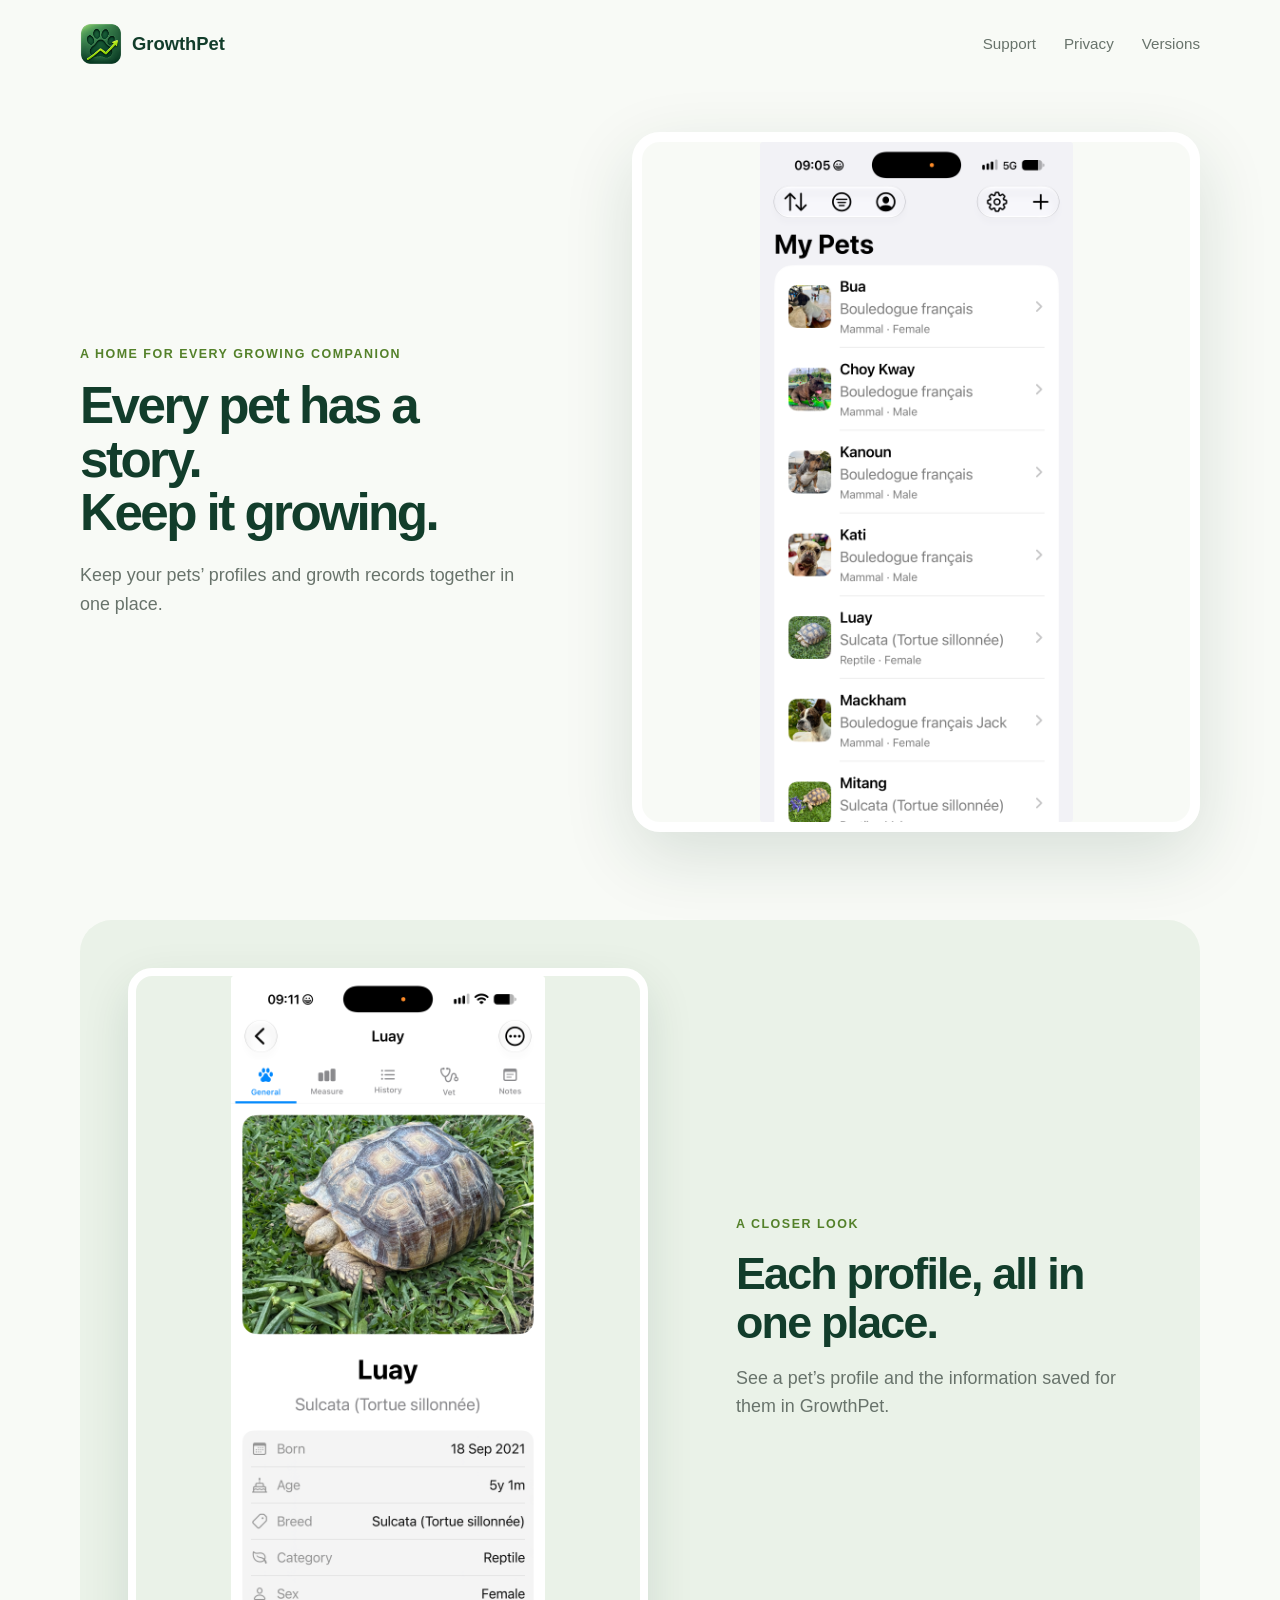
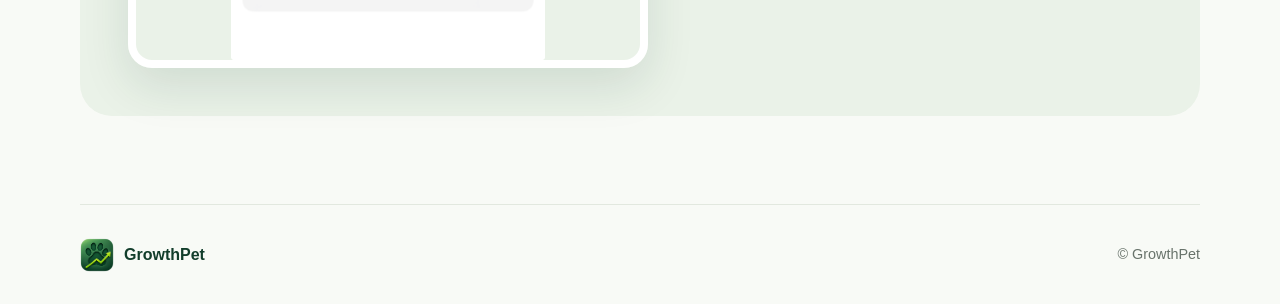
==== index.html @ bbb967ca "Initial GrowthPet support website" ====
<!doctype html>
<html lang="en">
<head>
  <meta charset="utf-8">
  <meta name="viewport" content="width=device-width, initial-scale=1">
  <meta name="theme-color" content="#123d2b">
  <title>GrowthPet — Pet growth tracking</title>
  <link rel="stylesheet" href="style.css">
</head>
<body>
  <header class="site-header">
    <a class="brand" href="index.html" aria-label="GrowthPet home">
      <img src="assets/images/growthpet-logo.png" alt="">
      <span>GrowthPet</span>
    </a>

    <nav aria-label="Main navigation">
      <a href="support.html">Support</a>
      <a href="privacy.html">Privacy</a>
      <a href="versions.html">Versions</a>
    </nav>
  </header>

  <main>
    <section class="hero">
      <div class="hero-copy">
        <p class="eyebrow">A home for every growing companion</p>
        <h1>Every pet has a story.<br>Keep it growing.</h1>
        <p>
          Keep your pets’ profiles and growth records together in one place.
        </p>
      </div>

      <img
        class="hero-image"
        src="assets/images/animals-list.png"
        alt="The GrowthPet list of animal profiles"
      >
    </section>

    <section class="detail">
      <img
        class="detail-image"
        src="assets/images/luay-detail.png"
        alt="Luay’s GrowthPet profile with general information"
      >

      <div class="detail-copy">
        <p class="eyebrow">A closer look</p>
        <h2>Each profile, all in one place.</h2>
        <p>
          See a pet’s profile and the information saved for them in GrowthPet.
        </p>
      </div>
    </section>
  </main>

  <footer class="site-footer">
    <a class="brand" href="index.html">
      <img src="assets/images/growthpet-logo.png" alt="">
      <span>GrowthPet</span>
    </a>
    <p>© <span id="year"></span> GrowthPet</p>
  </footer>

  <script src="script.js"></script>
</body>
</html>
---- style.css ----
:root {
  color-scheme: light;
  --green: #123d2b;
  --green-light: #eaf2e8;
  --lime: #c9f43b;
  --ink: #17251d;
  --muted: #68736b;
  --paper: #f8faf6;
  --white: #ffffff;
}

* {
  box-sizing: border-box;
}

html {
  scroll-behavior: smooth;
}

body {
  margin: 0;
  background: var(--paper);
  color: var(--ink);
  font-family: -apple-system, BlinkMacSystemFont, "Segoe UI", sans-serif;
  line-height: 1.6;
}

a {
  color: inherit;
  text-decoration: none;
}

.site-header {
  width: min(1120px, calc(100% - 48px));
  min-height: 88px;
  margin: 0 auto;
  display: flex;
  align-items: center;
  justify-content: space-between;
  gap: 24px;
}

.brand {
  display: inline-flex;
  align-items: center;
  gap: 10px;
  color: var(--green);
  font-size: 1.15rem;
  font-weight: 750;
}

.brand img {
  width: 42px;
  height: 42px;
  border-radius: 12px;
}

.site-header nav {
  display: flex;
  align-items: center;
  gap: 28px;
  color: var(--muted);
  font-size: 0.95rem;
}

.site-header nav a:hover,
.site-header nav a:focus-visible {
  color: var(--green);
}

.hero,
.detail {
  width: min(1120px, calc(100% - 48px));
  margin: 44px auto 88px;
  display: grid;
  grid-template-columns: 0.9fr 1.1fr;
  align-items: center;
  gap: clamp(36px, 7vw, 88px);
}

.hero-copy {
  padding: 24px 0;
}

.eyebrow {
  margin: 0 0 14px;
  color: #54812a;
  font-size: 0.78rem;
  font-weight: 750;
  letter-spacing: 0.12em;
  text-transform: uppercase;
}

h1,
h2,
p {
  margin-top: 0;
}

h1 {
  margin-bottom: 22px;
  color: var(--green);
  font-size: clamp(2.5rem, 4vw, 4rem);
  line-height: 1.04;
  letter-spacing: -0.05em;
}

.hero-copy > p:last-child,
.detail-copy > p:last-child {
  max-width: 470px;
  margin-bottom: 0;
  color: var(--muted);
  font-size: 1.12rem;
}

.hero-image {
  display: block;
  width: 100%;
  height: 700px;
  object-fit: contain;
  object-position: top;
  border: 10px solid var(--white);
  border-radius: 28px;
  box-shadow: 0 24px 70px rgb(18 61 43 / 14%);
}

.detail {
  grid-template-columns: 1fr 0.8fr;
  padding: 48px;
  border-radius: 32px;
  background: var(--green-light);
}

.detail-image {
  display: block;
  width: 100%;
  height: 700px;
  object-fit: contain;
  object-position: top;
  border: 8px solid var(--white);
  border-radius: 24px;
  box-shadow: 0 18px 48px rgb(18 61 43 / 12%);
}

h2 {
  margin-bottom: 16px;
  color: var(--green);
  font-size: clamp(2rem, 3.5vw, 3.2rem);
  line-height: 1.1;
  letter-spacing: -0.04em;
}

.site-footer {
  width: min(1120px, calc(100% - 48px));
  min-height: 100px;
  margin: 0 auto;
  display: flex;
  align-items: center;
  justify-content: space-between;
  gap: 20px;
  border-top: 1px solid #e2e8df;
  color: var(--muted);
  font-size: 0.9rem;
}

.site-footer p {
  margin: 0;
}

.site-footer .brand {
  font-size: 1rem;
}

.site-footer .brand img {
  width: 34px;
  height: 34px;
  border-radius: 10px;
}

@media (max-width: 720px) {
  .site-header {
    width: min(100% - 32px, 560px);
    min-height: 76px;
  }

  .site-header nav {
    gap: 14px;
    font-size: 0.82rem;
  }

  .brand {
    gap: 7px;
    font-size: 1rem;
  }

  .brand img {
    width: 36px;
    height: 36px;
  }

  .hero,
  .detail {
    width: min(100% - 32px, 560px);
    margin-top: 28px;
    margin-bottom: 56px;
    grid-template-columns: 1fr;
    gap: 28px;
  }

  .hero-copy {
    padding: 12px 0 0;
  }

  .hero-image {
    height: 560px;
  }

  .detail {
    padding: 20px;
    border-radius: 24px;
  }

  .detail-image {
    height: 560px;
  }

  .site-footer {
    width: min(100% - 32px, 560px);
  }
}

@media (max-width: 420px) {
  .site-header {
    align-items: flex-start;
    flex-direction: column;
    justify-content: center;
    gap: 10px;
    padding: 14px 0;
  }

  .site-header nav {
    gap: 18px;
  }
}
.text-page {
  width: min(760px, calc(100% - 48px));
  min-height: 65vh;
  margin: 88px auto;
}

.text-page h1 {
  margin-bottom: 18px;
}

.page-lead {
  max-width: 620px;
  color: var(--muted);
  font-size: 1.2rem;
}

.contact-card {
  margin-top: 44px;
  padding: 30px;
  border: 1px solid #e2e8df;
  border-radius: 24px;
  background: var(--white);
}

.contact-card h2 {
  font-size: 1.6rem;
}

.contact-card p {
  margin-bottom: 0;
}

.contact-card a {
  color: var(--green);
  font-weight: 700;
  text-decoration: underline;
  text-underline-offset: 4px;
}

@media (max-width: 720px) {
  .text-page {
    width: min(100% - 32px, 560px);
    margin: 56px auto;
  }

  .contact-card {
    padding: 24px;
  }
}
.policy-content section {
  margin-top: 36px;
}

.policy-content h2 {
  margin-bottom: 10px;
  font-size: 1.4rem;
  letter-spacing: -0.02em;
}

.policy-content section p {
  color: var(--muted);
}

.policy-content a {
  color: var(--green);
  font-weight: 700;
  text-decoration: underline;
  text-underline-offset: 4px;
}
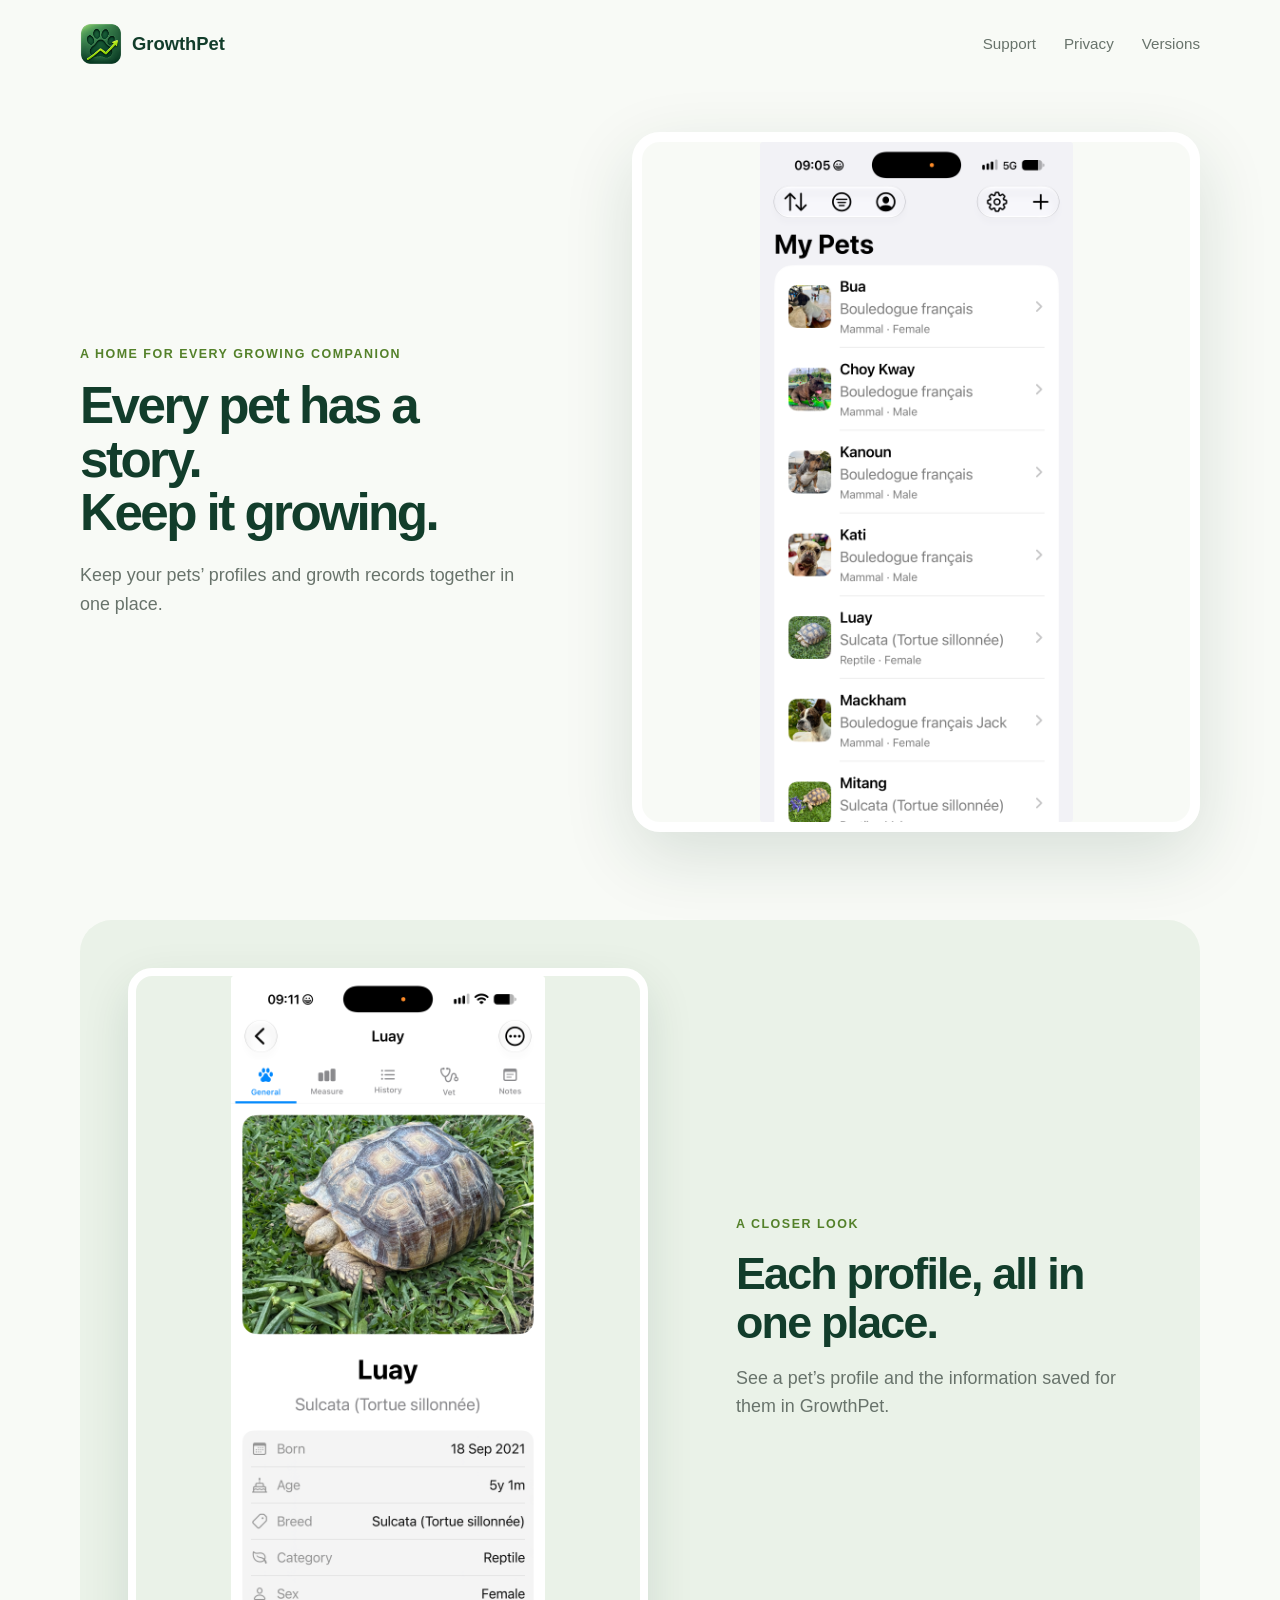
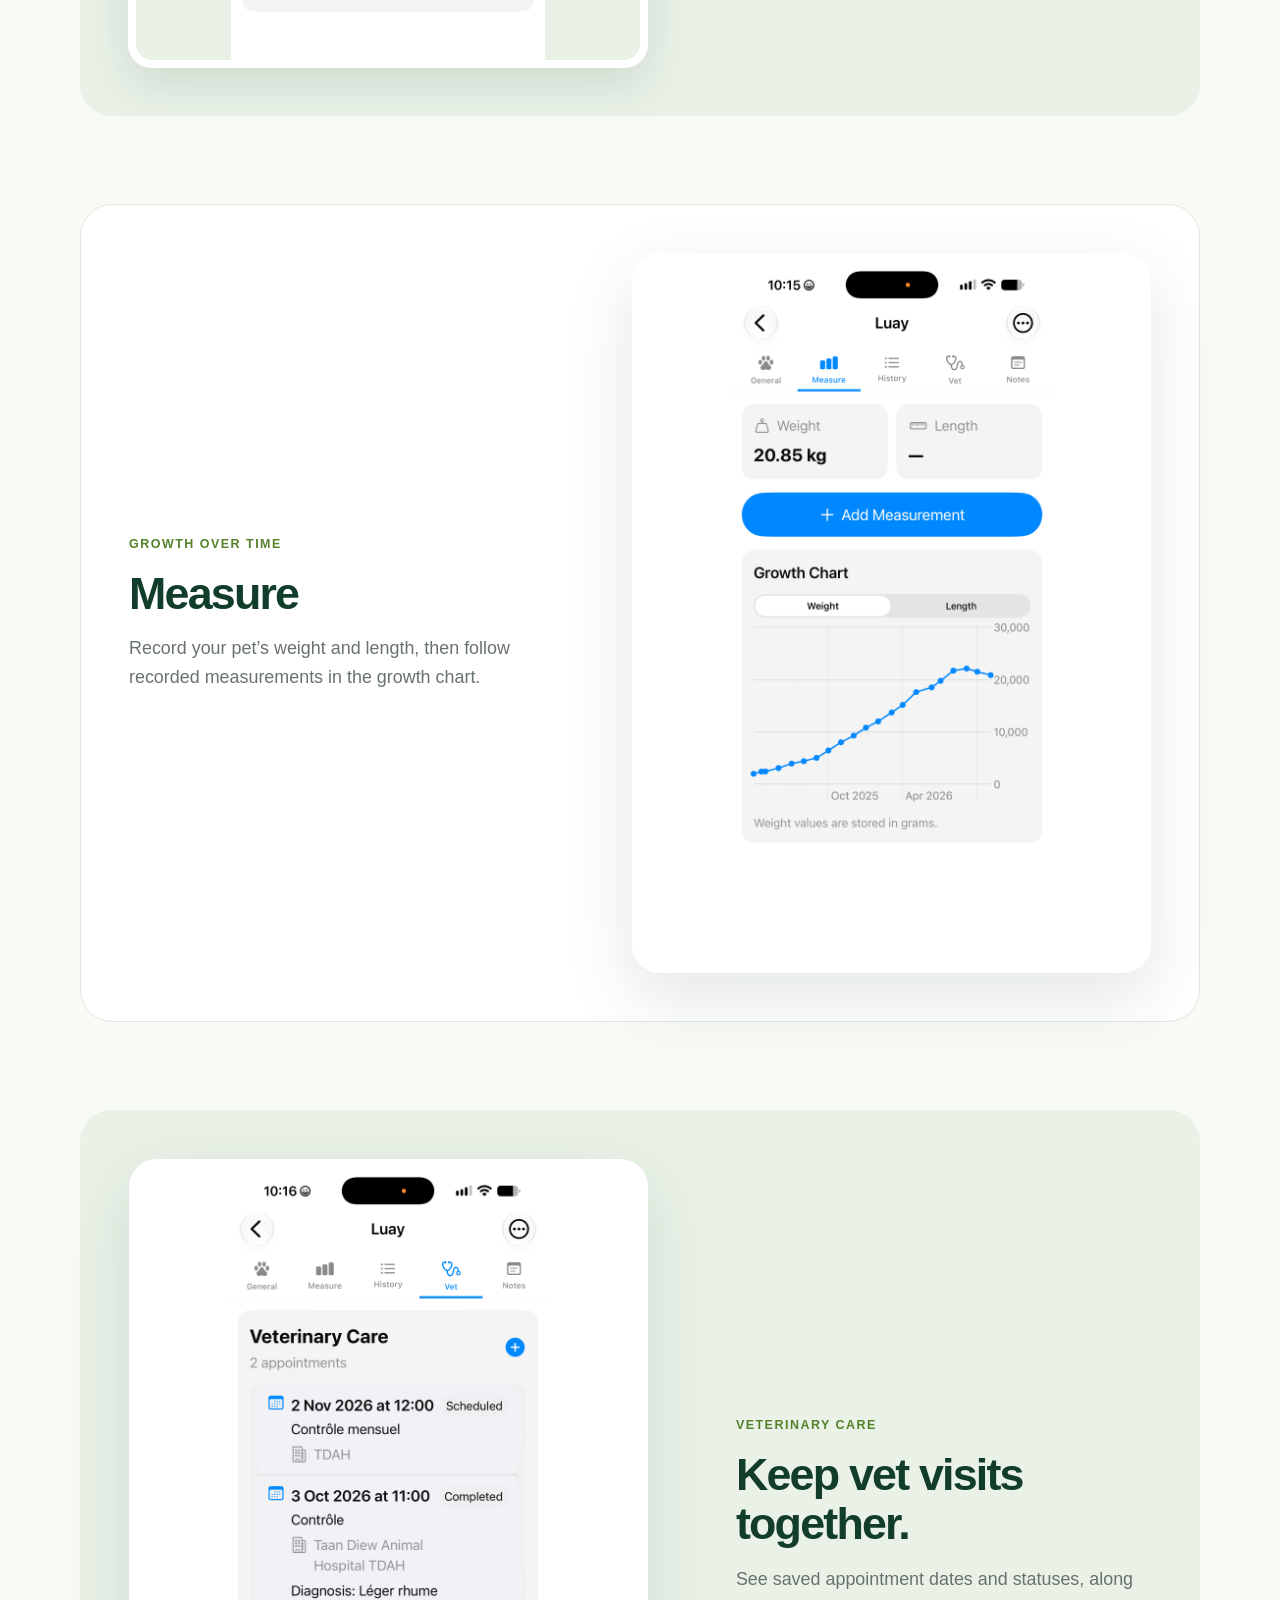
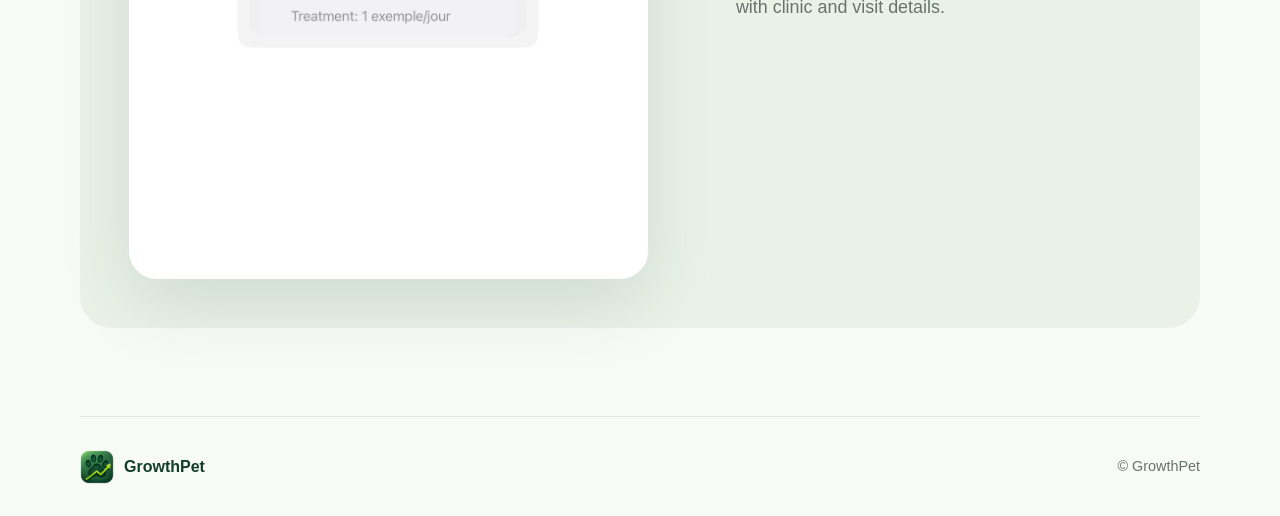
==== commit 32330181: "Add Measure and Vet sections" ====
--- a/index.html
+++ b/index.html
@@ -54,7 +54,39 @@
       </div>
     </section>
   </main>
+<section class="feature-section feature-section--measure" aria-labelledby="measure-title">
+  <div class="feature-copy">
+    <p class="eyebrow">Growth over time</p>
+    <h2 id="measure-title">Measure</h2>
+    <p>
+      Record your pet’s weight and length, then follow recorded measurements
+      in the growth chart.
+    </p>
+  </div>
 
+  <img
+    class="feature-screen"
+    src="assets/images/measure-tab.png"
+    alt="GrowthPet Measure tab showing Luay’s weight and growth chart"
+  >
+</section>
+
+<section class="feature-section feature-section--vet" aria-labelledby="vet-title">
+  <img
+    class="feature-screen"
+    src="assets/images/vet-tab.png"
+    alt="GrowthPet Vet tab showing Luay’s veterinary appointments"
+  >
+
+  <div class="feature-copy">
+    <p class="eyebrow">Veterinary care</p>
+    <h2 id="vet-title">Keep vet visits together.</h2>
+    <p>
+      See saved appointment dates and statuses, along with clinic and visit
+      details.
+    </p>
+  </div>
+</section>
   <footer class="site-footer">
     <a class="brand" href="index.html">
       <img src="assets/images/growthpet-logo.png" alt="">
--- a/style.css
+++ b/style.css
@@ -310,4 +310,58 @@
   font-weight: 700;
   text-decoration: underline;
   text-underline-offset: 4px;
+}
+.feature-section {
+  width: min(1120px, calc(100% - 48px));
+  margin: 88px auto;
+  padding: 48px;
+  display: grid;
+  grid-template-columns: 0.8fr 1fr;
+  align-items: center;
+  gap: clamp(36px, 7vw, 88px);
+  border: 1px solid #e2e8df;
+  border-radius: 32px;
+  background: var(--white);
+}
+
+.feature-section--vet {
+  grid-template-columns: 1fr 0.8fr;
+  border-color: transparent;
+  background: var(--green-light);
+}
+
+.feature-screen {
+  display: block;
+  width: 100%;
+  height: 720px;
+  object-fit: contain;
+  border: 8px solid var(--white);
+  border-radius: 28px;
+  background: var(--white);
+  box-shadow: 0 24px 70px rgb(18 61 43 / 12%);
+}
+
+.feature-copy h2 {
+  margin-bottom: 16px;
+}
+
+.feature-copy > p:last-child {
+  margin-bottom: 0;
+  color: var(--muted);
+  font-size: 1.12rem;
+}
+
+@media (max-width: 720px) {
+  .feature-section,
+  .feature-section--vet {
+    width: min(100% - 32px, 560px);
+    margin: 56px auto;
+    padding: 20px;
+    grid-template-columns: 1fr;
+    gap: 28px;
+  }
+
+  .feature-screen {
+    height: 560px;
+  }
 }
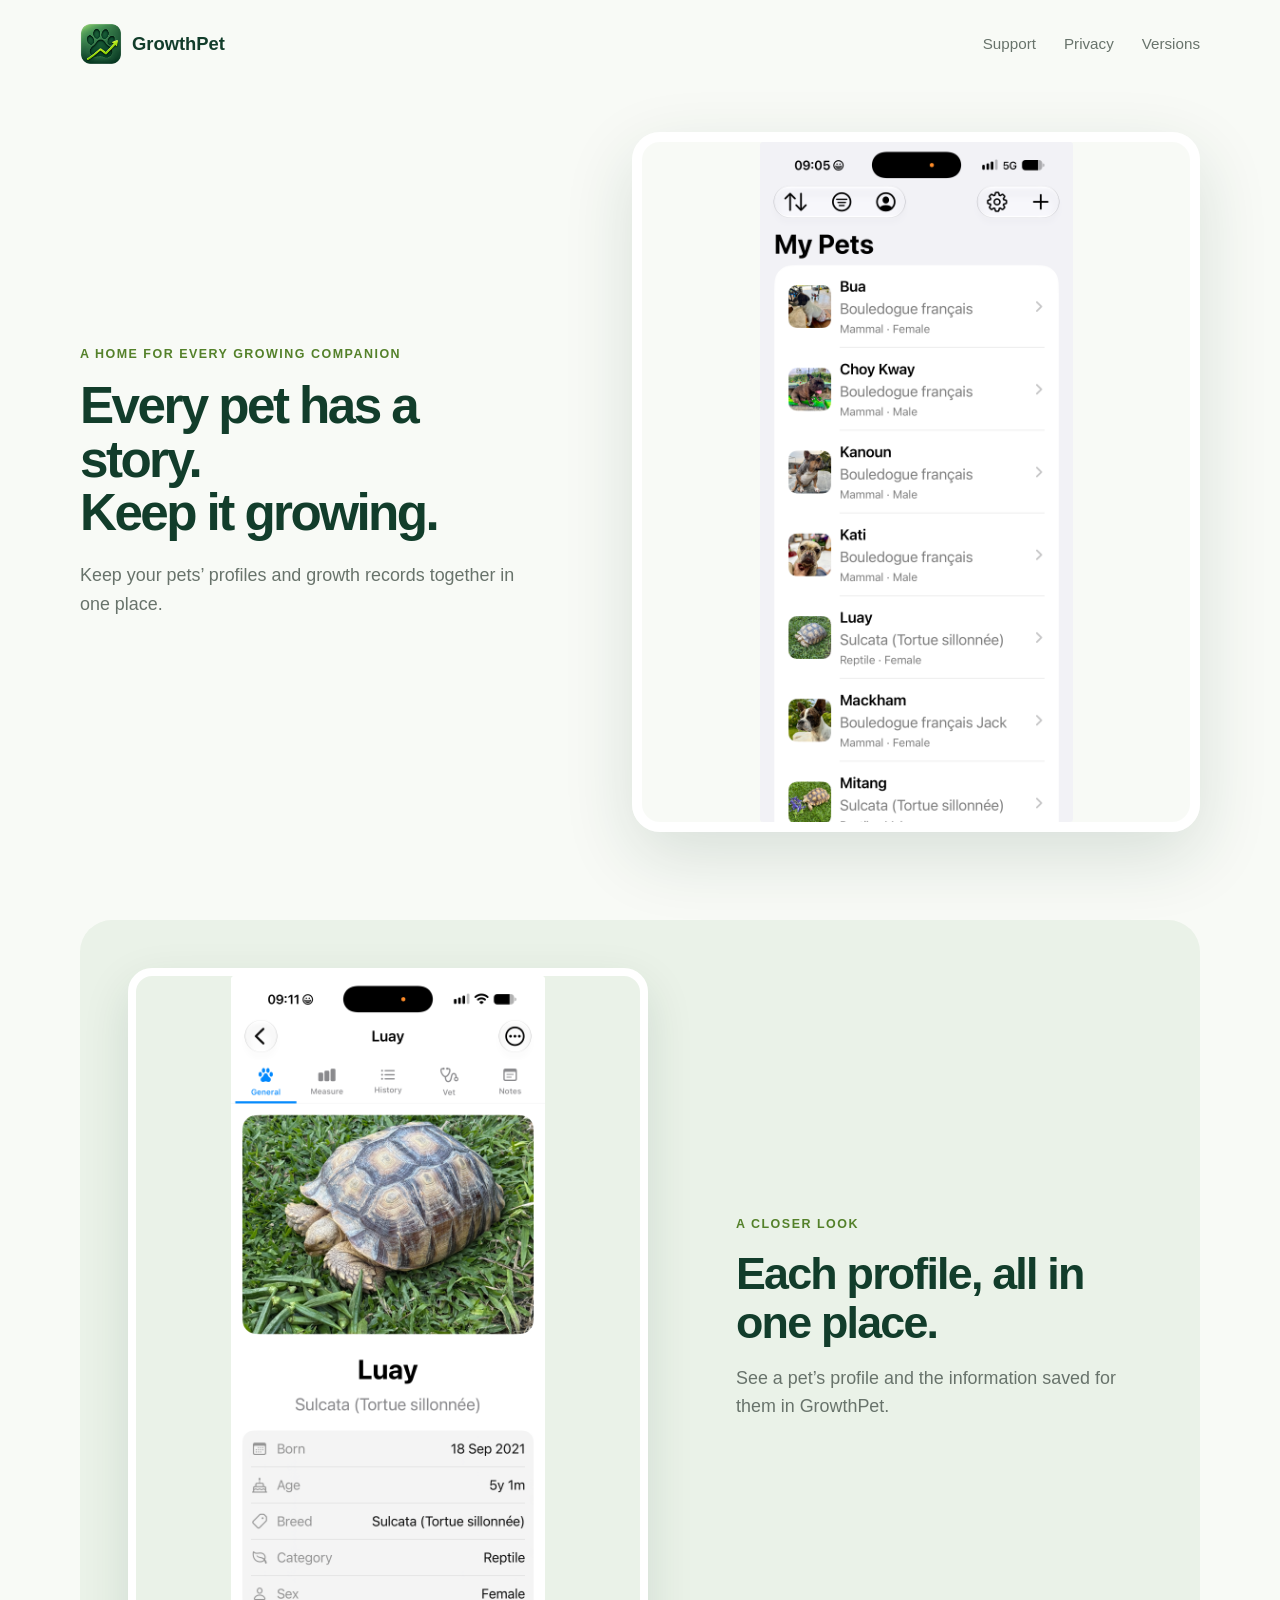
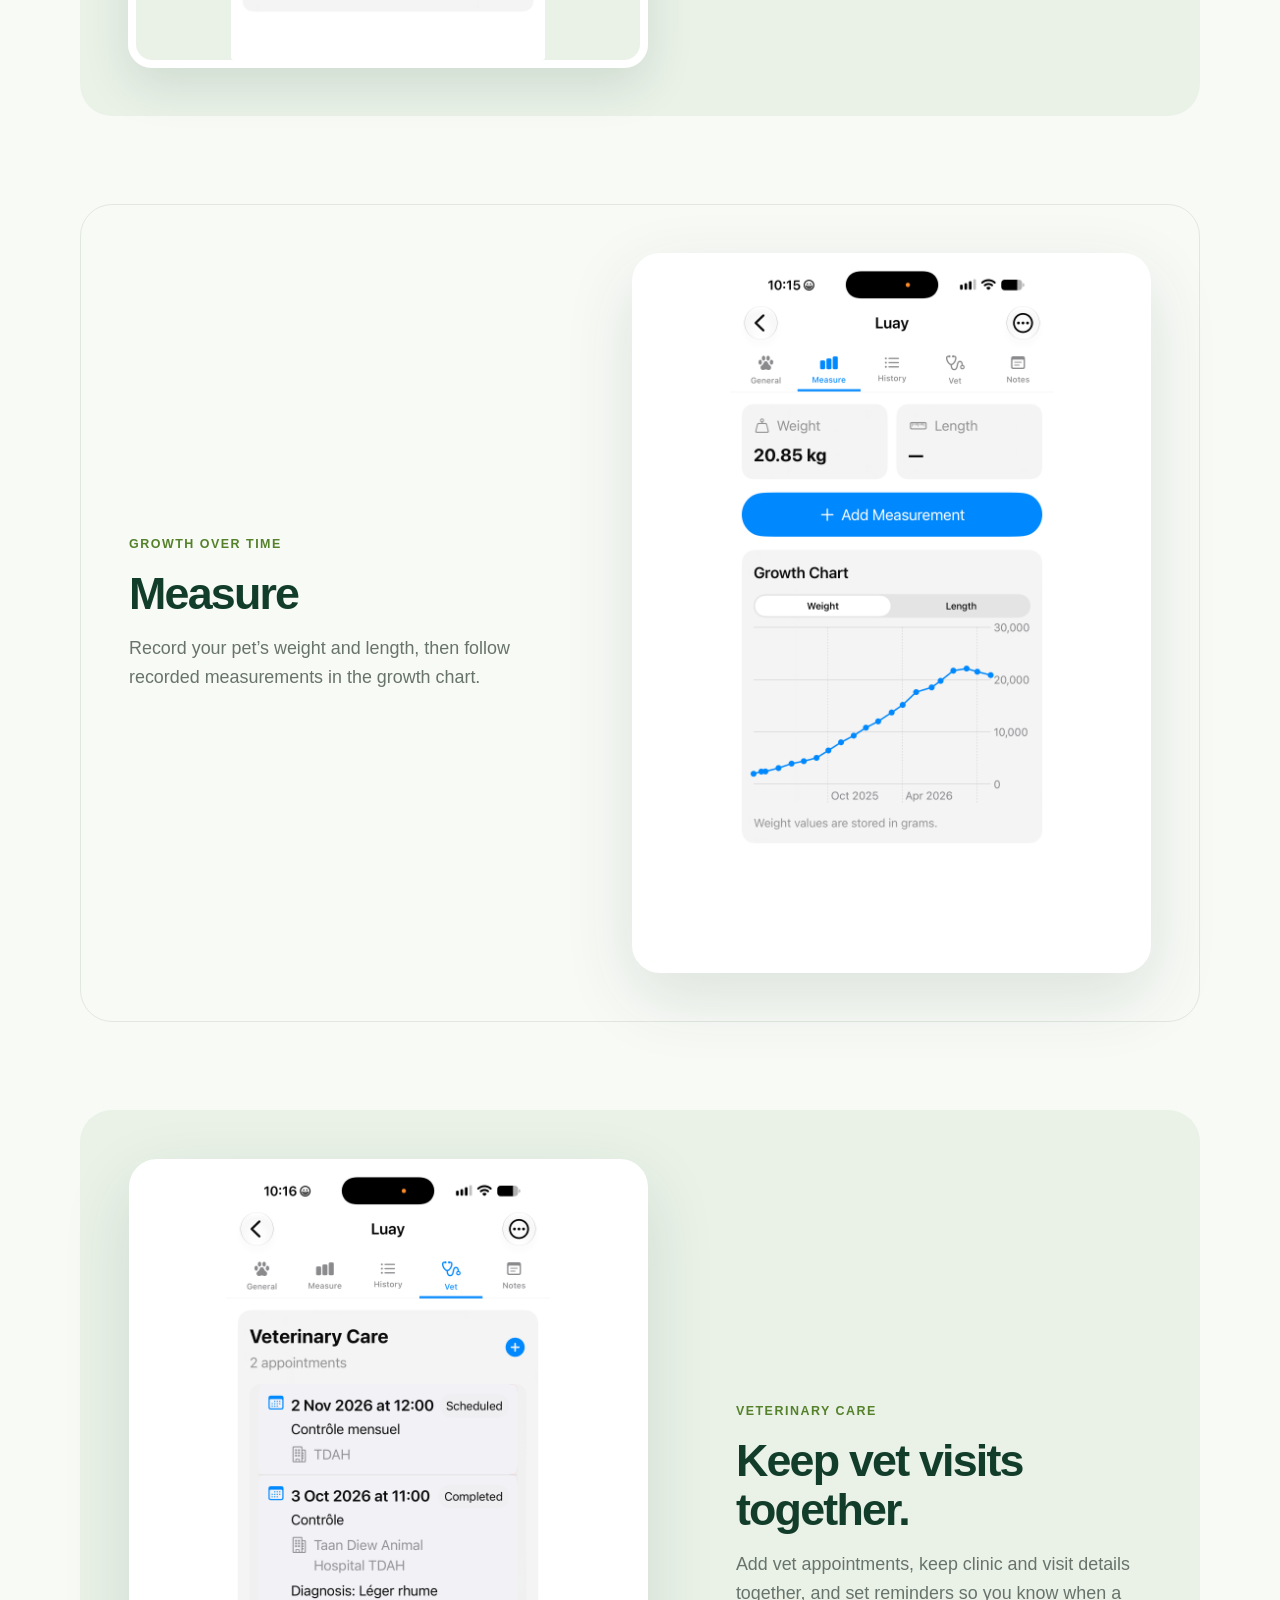
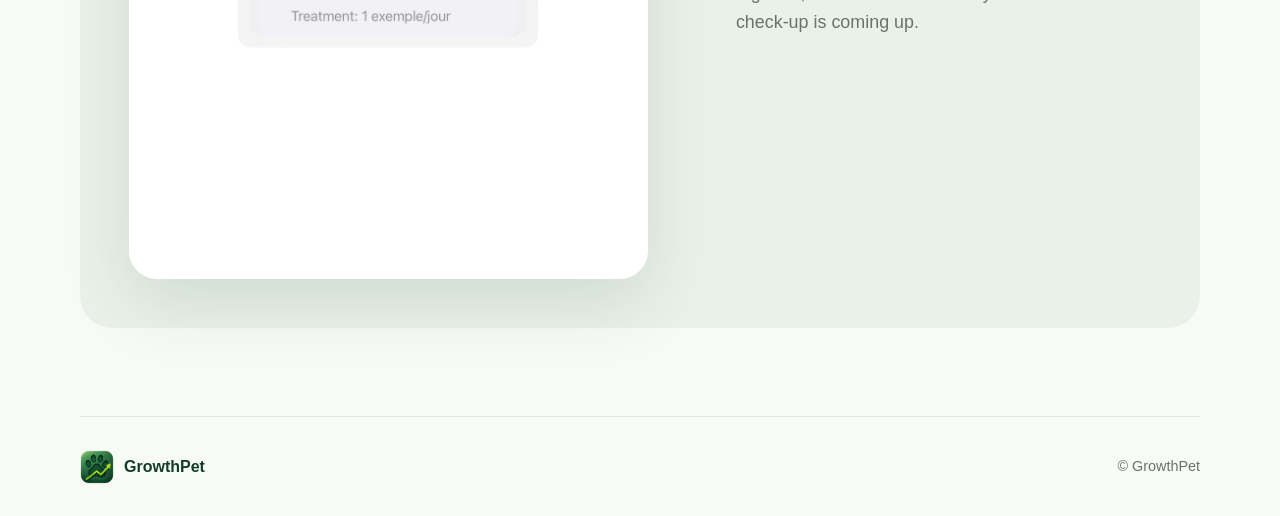
==== commit 1ab73fe1: "Refine Measure and Vet feature sections" ====
--- a/index.html
+++ b/index.html
@@ -1,12 +1,15 @@
 <!doctype html>
 <html lang="en">
+
 <head>
   <meta charset="utf-8">
   <meta name="viewport" content="width=device-width, initial-scale=1">
   <meta name="theme-color" content="#123d2b">
   <title>GrowthPet — Pet growth tracking</title>
+  <link rel="icon" type="image/png" href="assets/images/growthpet-logo.png">
   <link rel="stylesheet" href="style.css">
 </head>
+
 <body>
   <header class="site-header">
     <a class="brand" href="index.html" aria-label="GrowthPet home">
@@ -31,19 +34,12 @@
         </p>
       </div>
 
-      <img
-        class="hero-image"
-        src="assets/images/animals-list.png"
-        alt="The GrowthPet list of animal profiles"
-      >
+      <img class="hero-image" src="assets/images/animals-list.png" alt="The GrowthPet list of animal profiles">
     </section>
 
     <section class="detail">
-      <img
-        class="detail-image"
-        src="assets/images/luay-detail.png"
-        alt="Luay’s GrowthPet profile with general information"
-      >
+      <img class="detail-image" src="assets/images/luay-detail.png"
+        alt="Luay’s GrowthPet profile with general information">
 
       <div class="detail-copy">
         <p class="eyebrow">A closer look</p>
@@ -54,39 +50,33 @@
       </div>
     </section>
   </main>
-<section class="feature-section feature-section--measure" aria-labelledby="measure-title">
-  <div class="feature-copy">
-    <p class="eyebrow">Growth over time</p>
-    <h2 id="measure-title">Measure</h2>
-    <p>
-      Record your pet’s weight and length, then follow recorded measurements
-      in the growth chart.
-    </p>
-  </div>
+  <section class="feature-section feature-section--measure" aria-labelledby="measure-title">
+    <div class="feature-copy">
+      <p class="eyebrow">Growth over time</p>
+      <h2 id="measure-title">Measure</h2>
+      <p>
+        Record your pet’s weight and length, then follow recorded measurements
+        in the growth chart.
+      </p>
+    </div>
 
-  <img
-    class="feature-screen"
-    src="assets/images/measure-tab.png"
-    alt="GrowthPet Measure tab showing Luay’s weight and growth chart"
-  >
-</section>
+    <img class="feature-screen" src="assets/images/measure-tab.png"
+      alt="GrowthPet Measure tab showing Luay’s weight and growth chart">
+  </section>
 
-<section class="feature-section feature-section--vet" aria-labelledby="vet-title">
-  <img
-    class="feature-screen"
-    src="assets/images/vet-tab.png"
-    alt="GrowthPet Vet tab showing Luay’s veterinary appointments"
-  >
+  <section class="feature-section feature-section--vet" aria-labelledby="vet-title">
+    <img class="feature-screen" src="assets/images/vet-tab.png"
+      alt="GrowthPet Vet tab showing Luay’s veterinary appointments">
 
-  <div class="feature-copy">
-    <p class="eyebrow">Veterinary care</p>
-    <h2 id="vet-title">Keep vet visits together.</h2>
-    <p>
-      See saved appointment dates and statuses, along with clinic and visit
-      details.
-    </p>
-  </div>
-</section>
+    <div class="feature-copy">
+      <p class="eyebrow">Veterinary care</p>
+      <h2 id="vet-title">Keep vet visits together.</h2>
+      <p>
+        Add vet appointments, keep clinic and visit details together, and set reminders so you know when a check-up is
+        coming up.
+      </p>
+    </div>
+  </section>
   <footer class="site-footer">
     <a class="brand" href="index.html">
       <img src="assets/images/growthpet-logo.png" alt="">
@@ -97,4 +87,5 @@
 
   <script src="script.js"></script>
 </body>
+
 </html>
--- a/style.css
+++ b/style.css
@@ -364,4 +364,7 @@
   .feature-screen {
     height: 560px;
   }
+}
+.feature-section--measure {
+  background: var(--page-bg);
 }
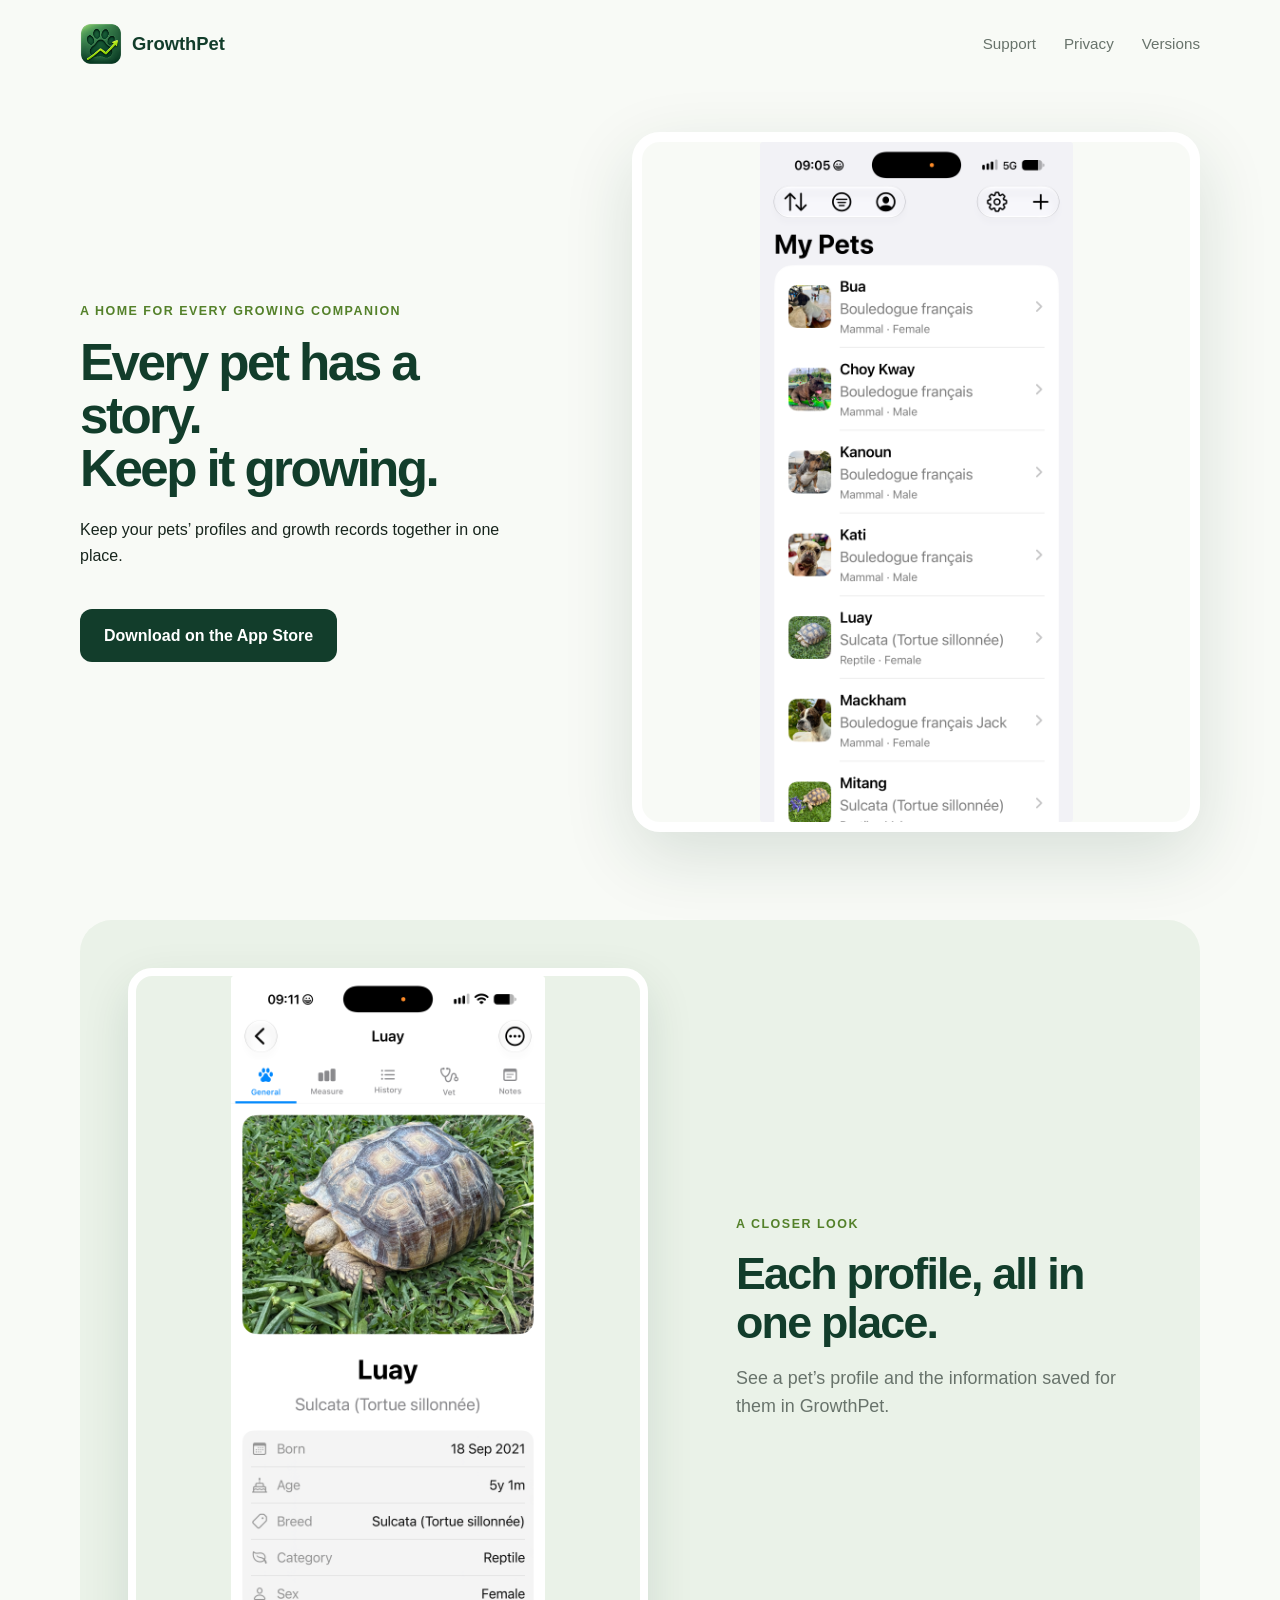
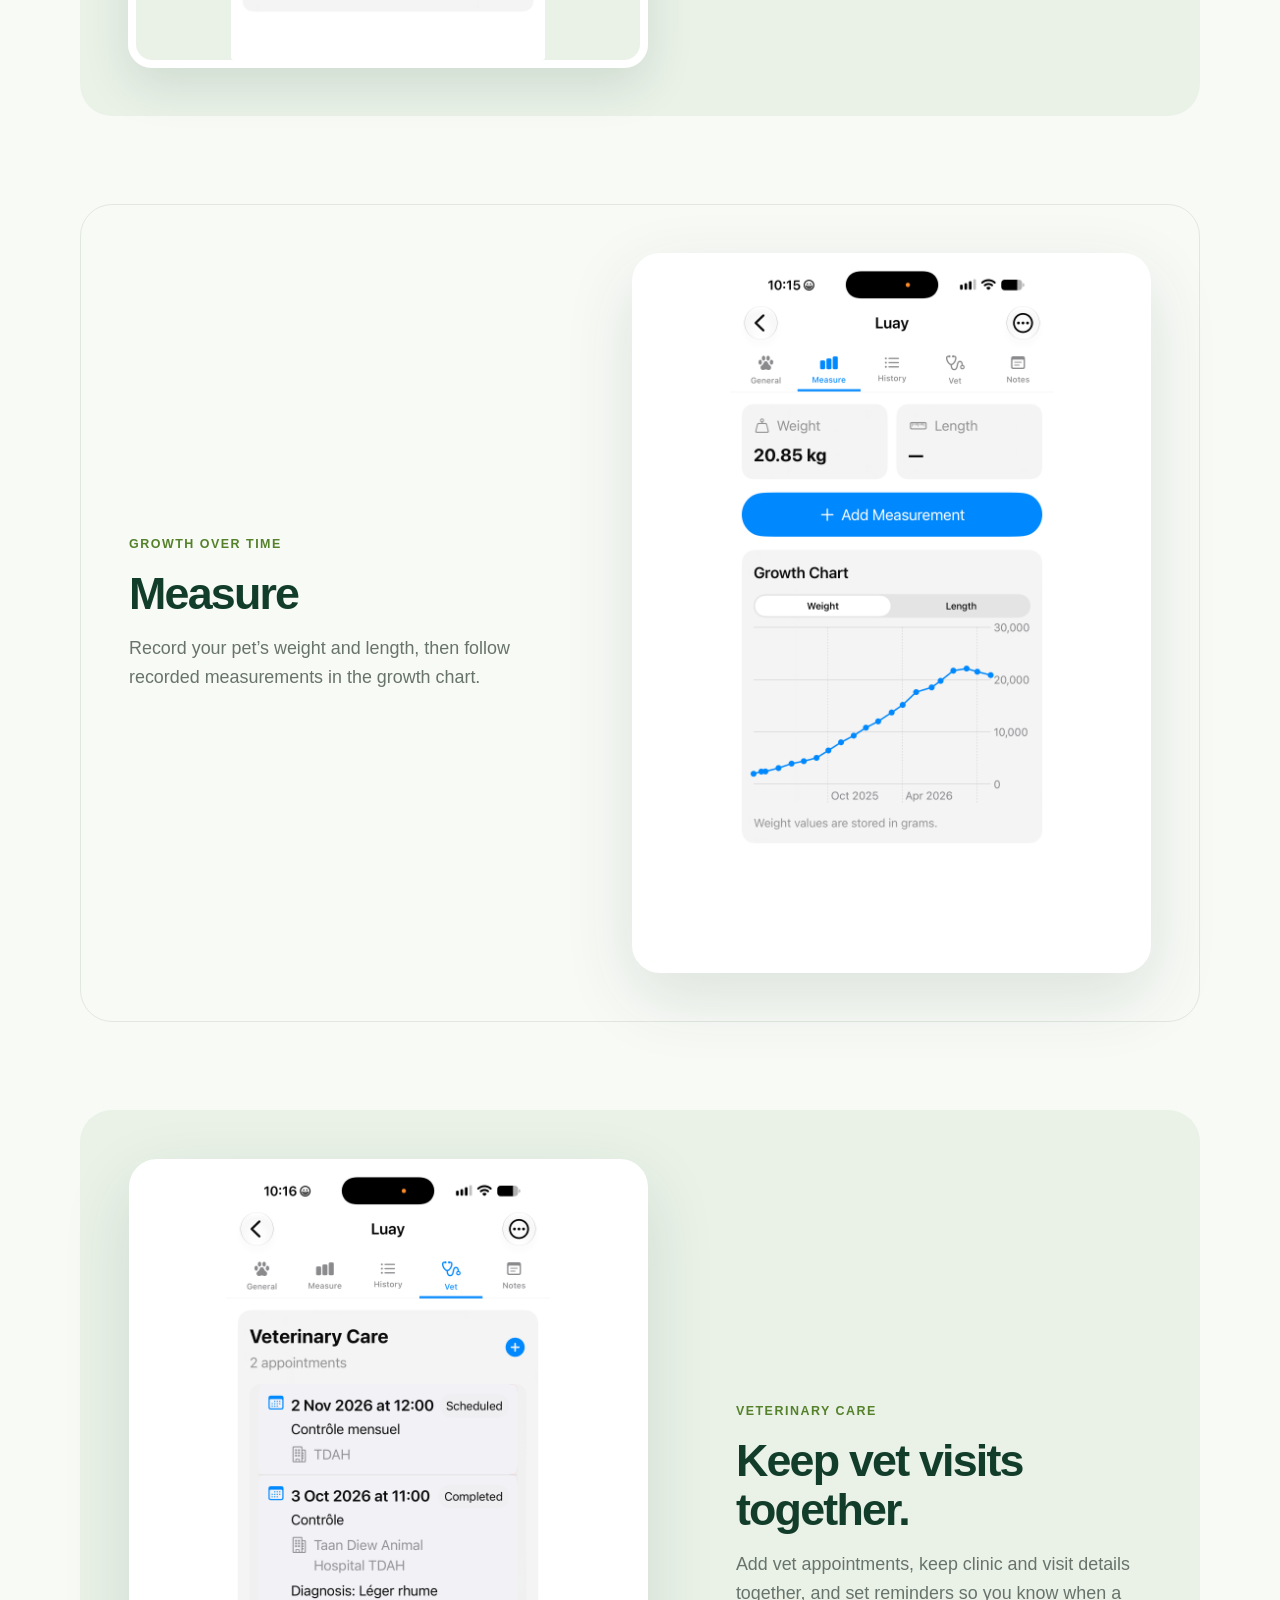
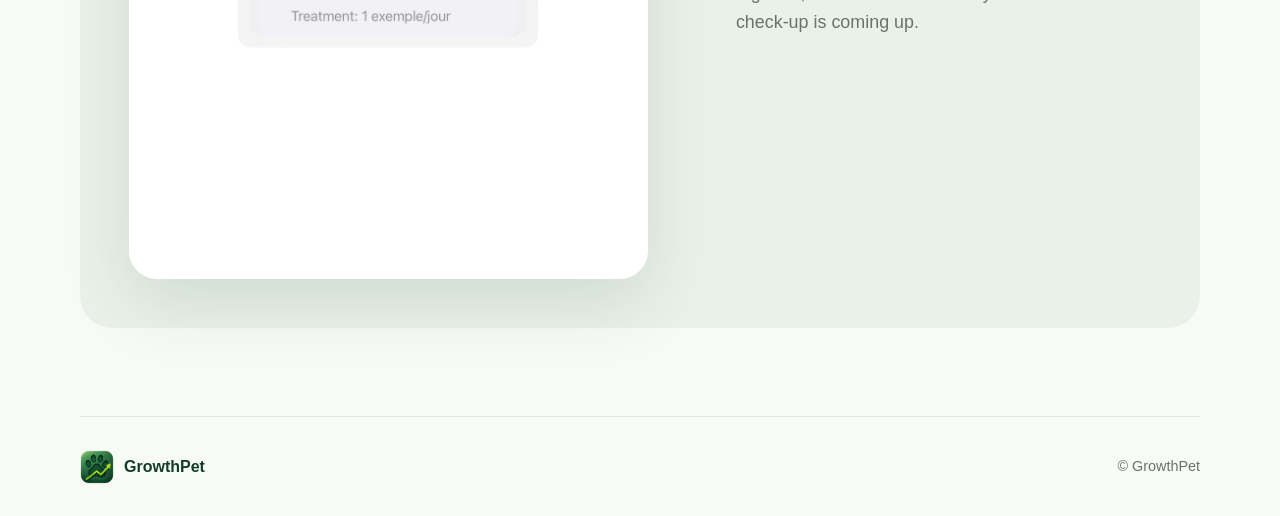
==== commit 1a6fd471: "Add official App Store download button to homepage" ====
--- a/index.html
+++ b/index.html
@@ -30,8 +30,15 @@
         <p class="eyebrow">A home for every growing companion</p>
         <h1>Every pet has a story.<br>Keep it growing.</h1>
         <p>
-          Keep your pets’ profiles and growth records together in one place.
-        </p>
+  Keep your pets’ profiles and growth records together in one place.
+</p>
+
+<a class="app-store-button"
+   href="https://apps.apple.com/app/growthpet/id6831508794"
+   target="_blank"
+   rel="noopener noreferrer">
+  Download on the App Store
+</a>
       </div>
 
       <img class="hero-image" src="assets/images/animals-list.png" alt="The GrowthPet list of animal profiles">
--- a/style.css
+++ b/style.css
@@ -367,4 +367,19 @@
 }
 .feature-section--measure {
   background: var(--page-bg);
+}
+.app-store-button {
+  display: inline-block;
+  margin-top: 24px;
+  padding: 14px 24px;
+  background: #123d2b;
+  color: #ffffff;
+  text-decoration: none;
+  font-weight: 600;
+  border-radius: 12px;
+  transition: background 0.2s ease;
+}
+
+.app-store-button:hover {
+  background: #1c5a3e;
 }
